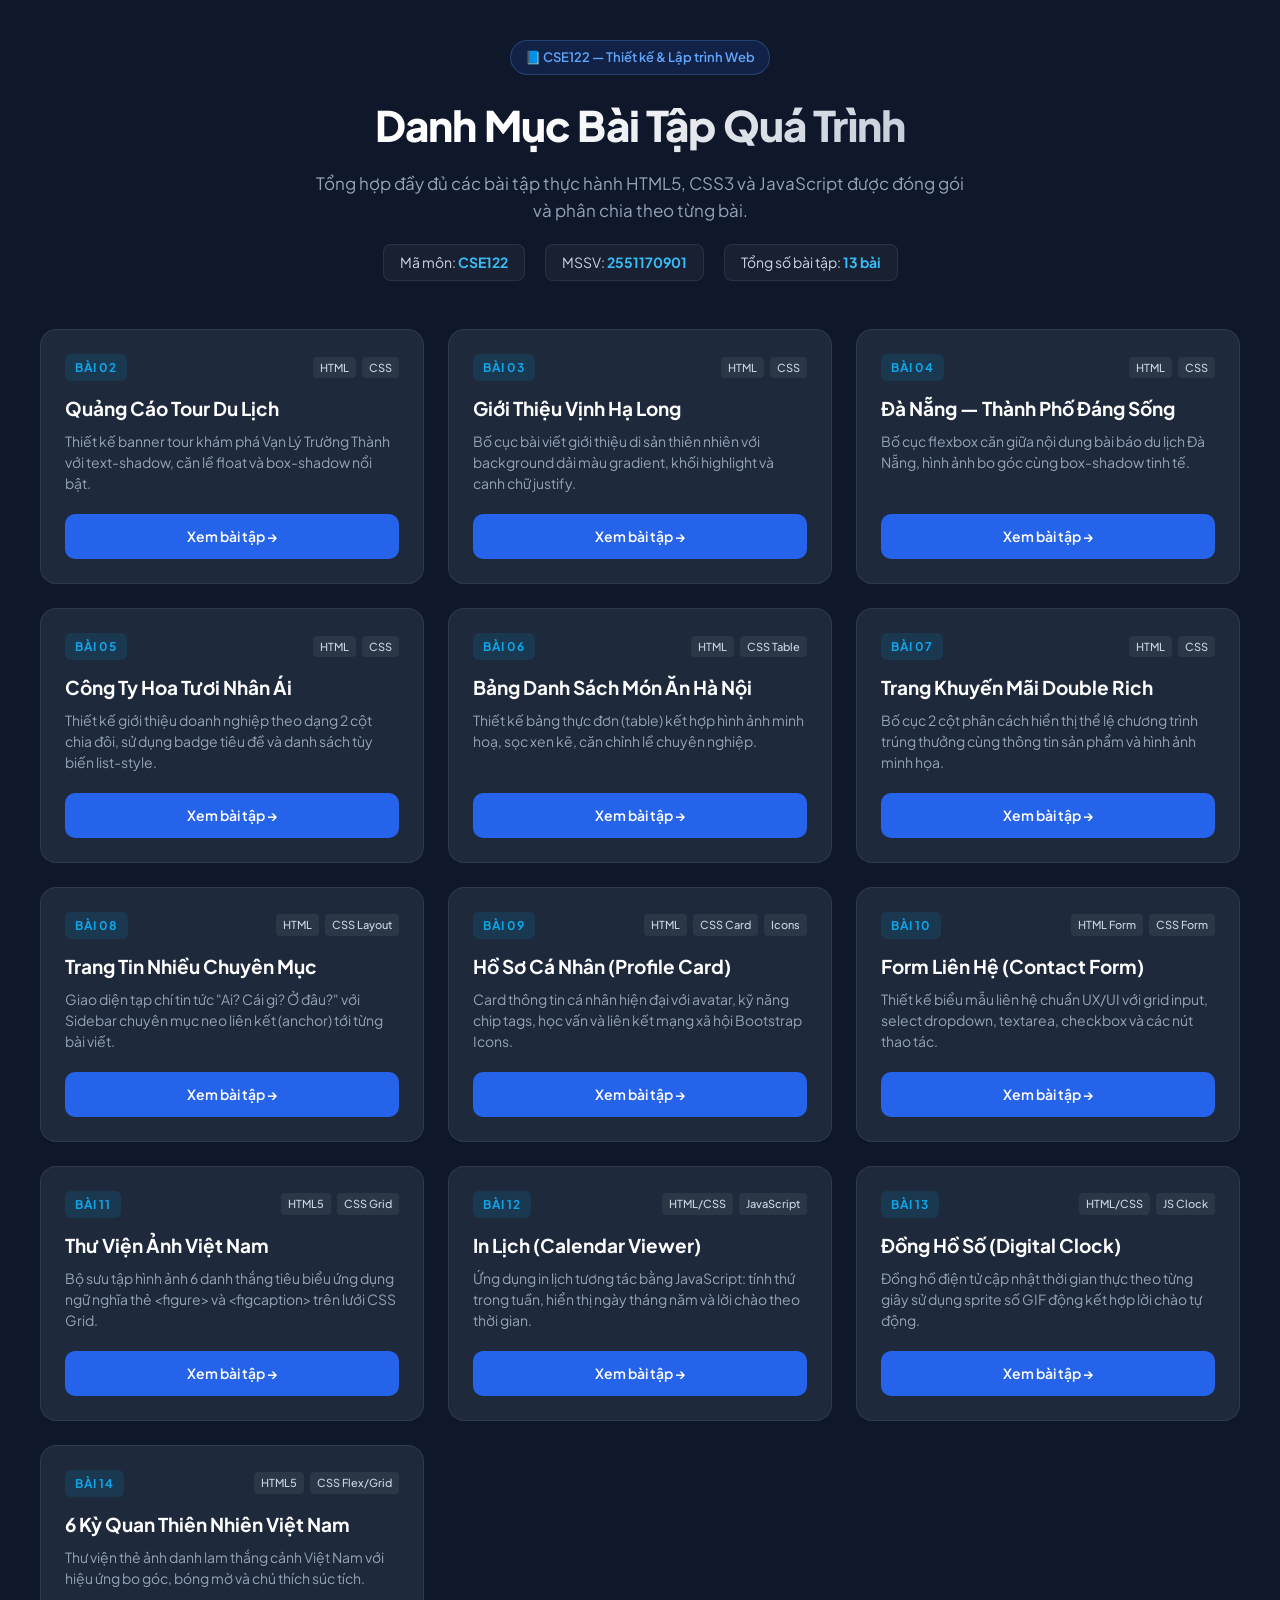
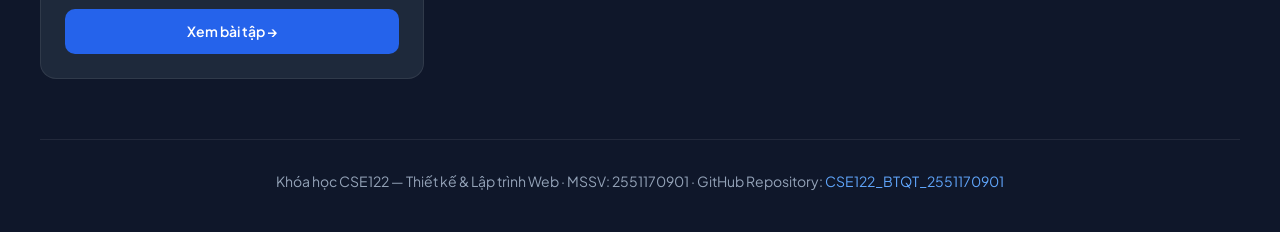
==== index.html @ 08ca6d17 "docs: thêm trang Portal danh mục và cập nhật tài liệu README chi tiết" ====
<!DOCTYPE html>
<html lang="vi">
<head>
    <meta charset="UTF-8">
    <meta name="viewport" content="width=device-width, initial-scale=1.0">
    <title>CSE122 - Tổng hợp Bài tập Quá trình | MSSV: 2551170901</title>
    <link rel="preconnect" href="https://fonts.googleapis.com">
    <link rel="preconnect" href="https://fonts.gstatic.com" crossorigin>
    <link href="https://fonts.googleapis.com/css2?family=Plus+Jakarta+Sans:wght@400;500;600;700;800&display=swap" rel="stylesheet">
    <style>
        :root {
            --primary: #2563eb;
            --primary-dark: #1d4ed8;
            --secondary: #0ea5e9;
            --bg: #0f172a;
            --card-bg: #1e293b;
            --card-border: rgba(255, 255, 255, 0.08);
            --text-main: #f8fafc;
            --text-muted: #94a3b8;
            --badge-bg: rgba(37, 99, 235, 0.15);
            --badge-text: #60a5fa;
        }

        * {
            margin: 0;
            padding: 0;
            box-sizing: border-box;
        }

        body {
            font-family: 'Plus Jakarta Sans', -apple-system, BlinkMacSystemFont, sans-serif;
            background-color: var(--bg);
            color: var(--text-main);
            min-height: 100vh;
            display: flex;
            flex-direction: column;
            line-height: 1.6;
            padding: 40px 20px;
        }

        .container {
            max-width: 1200px;
            margin: 0 auto;
            width: 100%;
        }

        header {
            text-align: center;
            margin-bottom: 48px;
            position: relative;
        }

        .tag-pill {
            display: inline-flex;
            align-items: center;
            gap: 6px;
            background: var(--badge-bg);
            color: var(--badge-text);
            padding: 6px 14px;
            border-radius: 999px;
            font-size: 13px;
            font-weight: 600;
            margin-bottom: 16px;
            border: 1px solid rgba(96, 165, 250, 0.25);
        }

        h1 {
            font-size: clamp(28px, 4vw, 42px);
            font-weight: 800;
            letter-spacing: -0.02em;
            margin-bottom: 12px;
            background: linear-gradient(135deg, #ffffff 40%, #94a3b8 100%);
            -webkit-background-clip: text;
            -webkit-text-fill-color: transparent;
        }

        .subtitle {
            font-size: 17px;
            color: var(--text-muted);
            max-width: 650px;
            margin: 0 auto;
        }

        .info-bar {
            display: flex;
            justify-content: center;
            flex-wrap: wrap;
            gap: 20px;
            margin-top: 20px;
            font-size: 14px;
            color: #cbd5e1;
        }

        .info-item {
            background: rgba(255, 255, 255, 0.04);
            padding: 6px 16px;
            border-radius: 8px;
            border: 1px solid var(--card-border);
        }

        .info-item strong {
            color: #38bdf8;
        }

        .grid {
            display: grid;
            grid-template-columns: repeat(auto-fill, minmax(340px, 1fr));
            gap: 24px;
            margin-bottom: 60px;
        }

        .card {
            background: var(--card-bg);
            border: 1px solid var(--card-border);
            border-radius: 16px;
            padding: 24px;
            display: flex;
            flex-direction: column;
            justify-content: space-between;
            transition: all 0.25s ease;
            position: relative;
            overflow: hidden;
        }

        .card::before {
            content: '';
            position: absolute;
            top: 0;
            left: 0;
            right: 0;
            height: 3px;
            background: linear-gradient(90deg, var(--primary), var(--secondary));
            opacity: 0;
            transition: opacity 0.25s ease;
        }

        .card:hover {
            transform: translateY(-4px);
            border-color: rgba(96, 165, 250, 0.4);
            box-shadow: 0 12px 30px -10px rgba(0, 0, 0, 0.5);
        }

        .card:hover::before {
            opacity: 1;
        }

        .card-top {
            margin-bottom: 20px;
        }

        .card-header {
            display: flex;
            align-items: center;
            justify-content: space-between;
            margin-bottom: 12px;
        }

        .exercise-id {
            font-size: 12px;
            font-weight: 700;
            text-transform: uppercase;
            letter-spacing: 0.05em;
            color: var(--secondary);
            background: rgba(14, 165, 233, 0.12);
            padding: 4px 10px;
            border-radius: 6px;
        }

        .tech-tags {
            display: flex;
            gap: 6px;
        }

        .tech-tag {
            font-size: 11px;
            padding: 2px 7px;
            border-radius: 4px;
            background: rgba(255, 255, 255, 0.06);
            color: #cbd5e1;
            font-weight: 500;
        }

        .card-title {
            font-size: 19px;
            font-weight: 700;
            color: #ffffff;
            margin-bottom: 8px;
        }

        .card-desc {
            font-size: 14px;
            color: var(--text-muted);
            line-height: 1.5;
        }

        .card-action {
            display: inline-flex;
            align-items: center;
            justify-content: center;
            gap: 8px;
            width: 100%;
            padding: 11px 16px;
            background: var(--primary);
            color: #ffffff;
            text-decoration: none;
            border-radius: 10px;
            font-size: 14px;
            font-weight: 600;
            transition: background 0.2s ease;
        }

        .card-action:hover {
            background: var(--primary-dark);
        }

        footer {
            text-align: center;
            padding-top: 30px;
            border-top: 1px solid var(--card-border);
            color: var(--text-muted);
            font-size: 14px;
            margin-top: auto;
        }

        footer a {
            color: #60a5fa;
            text-decoration: none;
        }
    </style>
</head>
<body>

    <div class="container">
        <header>
            <div class="tag-pill">📘 CSE122 — Thiết kế &amp; Lập trình Web</div>
            <h1>Danh Mục Bài Tập Quá Trình</h1>
            <p class="subtitle">Tổng hợp đầy đủ các bài tập thực hành HTML5, CSS3 và JavaScript được đóng gói và phân chia theo từng bài.</p>
            <div class="info-bar">
                <div class="info-item">Mã môn: <strong>CSE122</strong></div>
                <div class="info-item">MSSV: <strong>2551170901</strong></div>
                <div class="info-item">Tổng số bài tập: <strong>13 bài</strong></div>
            </div>
        </header>

        <div class="grid">
            <!-- Bai 02 -->
            <div class="card">
                <div class="card-top">
                    <div class="card-header">
                        <span class="exercise-id">Bài 02</span>
                        <div class="tech-tags">
                            <span class="tech-tag">HTML</span>
                            <span class="tech-tag">CSS</span>
                        </div>
                    </div>
                    <h2 class="card-title">Quảng Cáo Tour Du Lịch</h2>
                    <p class="card-desc">Thiết kế banner tour khám phá Vạn Lý Trường Thành với text-shadow, căn lề float và box-shadow nổi bật.</p>
                </div>
                <a href="./Bai02/index.html" class="card-action">Xem bài tập &rarr;</a>
            </div>

            <!-- Bai 03 -->
            <div class="card">
                <div class="card-top">
                    <div class="card-header">
                        <span class="exercise-id">Bài 03</span>
                        <div class="tech-tags">
                            <span class="tech-tag">HTML</span>
                            <span class="tech-tag">CSS</span>
                        </div>
                    </div>
                    <h2 class="card-title">Giới Thiệu Vịnh Hạ Long</h2>
                    <p class="card-desc">Bố cục bài viết giới thiệu di sản thiên nhiên với background dải màu gradient, khối highlight và canh chữ justify.</p>
                </div>
                <a href="./Bai03/index.html" class="card-action">Xem bài tập &rarr;</a>
            </div>

            <!-- Bai 04 -->
            <div class="card">
                <div class="card-top">
                    <div class="card-header">
                        <span class="exercise-id">Bài 04</span>
                        <div class="tech-tags">
                            <span class="tech-tag">HTML</span>
                            <span class="tech-tag">CSS</span>
                        </div>
                    </div>
                    <h2 class="card-title">Đà Nẵng — Thành Phố Đáng Sống</h2>
                    <p class="card-desc">Bố cục flexbox căn giữa nội dung bài báo du lịch Đà Nẵng, hình ảnh bo góc cùng box-shadow tinh tế.</p>
                </div>
                <a href="./Bai04/index.html" class="card-action">Xem bài tập &rarr;</a>
            </div>

            <!-- Bai 05 -->
            <div class="card">
                <div class="card-top">
                    <div class="card-header">
                        <span class="exercise-id">Bài 05</span>
                        <div class="tech-tags">
                            <span class="tech-tag">HTML</span>
                            <span class="tech-tag">CSS</span>
                        </div>
                    </div>
                    <h2 class="card-title">Công Ty Hoa Tươi Nhân Ái</h2>
                    <p class="card-desc">Thiết kế giới thiệu doanh nghiệp theo dạng 2 cột chia đôi, sử dụng badge tiêu đề và danh sách tùy biến list-style.</p>
                </div>
                <a href="./Bai05/index.html" class="card-action">Xem bài tập &rarr;</a>
            </div>

            <!-- Bai 06 -->
            <div class="card">
                <div class="card-top">
                    <div class="card-header">
                        <span class="exercise-id">Bài 06</span>
                        <div class="tech-tags">
                            <span class="tech-tag">HTML</span>
                            <span class="tech-tag">CSS Table</span>
                        </div>
                    </div>
                    <h2 class="card-title">Bảng Danh Sách Món Ăn Hà Nội</h2>
                    <p class="card-desc">Thiết kế bảng thực đơn (table) kết hợp hình ảnh minh hoạ, sọc xen kẽ, căn chỉnh lề chuyên nghiệp.</p>
                </div>
                <a href="./Bai06/index.html" class="card-action">Xem bài tập &rarr;</a>
            </div>

            <!-- Bai 07 -->
            <div class="card">
                <div class="card-top">
                    <div class="card-header">
                        <span class="exercise-id">Bài 07</span>
                        <div class="tech-tags">
                            <span class="tech-tag">HTML</span>
                            <span class="tech-tag">CSS</span>
                        </div>
                    </div>
                    <h2 class="card-title">Trang Khuyến Mãi Double Rich</h2>
                    <p class="card-desc">Bố cục 2 cột phân cách hiển thị thể lệ chương trình trúng thưởng cùng thông tin sản phẩm và hình ảnh minh họa.</p>
                </div>
                <a href="./Bai07/index.html" class="card-action">Xem bài tập &rarr;</a>
            </div>

            <!-- Bai 08 -->
            <div class="card">
                <div class="card-top">
                    <div class="card-header">
                        <span class="exercise-id">Bài 08</span>
                        <div class="tech-tags">
                            <span class="tech-tag">HTML</span>
                            <span class="tech-tag">CSS Layout</span>
                        </div>
                    </div>
                    <h2 class="card-title">Trang Tin Nhiều Chuyên Mục</h2>
                    <p class="card-desc">Giao diện tạp chí tin tức "Ai? Cái gì? Ở đâu?" với Sidebar chuyên mục neo liên kết (anchor) tới từng bài viết.</p>
                </div>
                <a href="./Bai08/index.html" class="card-action">Xem bài tập &rarr;</a>
            </div>

            <!-- Bai 09 -->
            <div class="card">
                <div class="card-top">
                    <div class="card-header">
                        <span class="exercise-id">Bài 09</span>
                        <div class="tech-tags">
                            <span class="tech-tag">HTML</span>
                            <span class="tech-tag">CSS Card</span>
                            <span class="tech-tag">Icons</span>
                        </div>
                    </div>
                    <h2 class="card-title">Hồ Sơ Cá Nhân (Profile Card)</h2>
                    <p class="card-desc">Card thông tin cá nhân hiện đại với avatar, kỹ năng chip tags, học vấn và liên kết mạng xã hội Bootstrap Icons.</p>
                </div>
                <a href="./Bai09/index.html" class="card-action">Xem bài tập &rarr;</a>
            </div>

            <!-- Bai 10 -->
            <div class="card">
                <div class="card-top">
                    <div class="card-header">
                        <span class="exercise-id">Bài 10</span>
                        <div class="tech-tags">
                            <span class="tech-tag">HTML Form</span>
                            <span class="tech-tag">CSS Form</span>
                        </div>
                    </div>
                    <h2 class="card-title">Form Liên Hệ (Contact Form)</h2>
                    <p class="card-desc">Thiết kế biểu mẫu liên hệ chuẩn UX/UI với grid input, select dropdown, textarea, checkbox và các nút thao tác.</p>
                </div>
                <a href="./Bai10/index.html" class="card-action">Xem bài tập &rarr;</a>
            </div>

            <!-- Bai 11 -->
            <div class="card">
                <div class="card-top">
                    <div class="card-header">
                        <span class="exercise-id">Bài 11</span>
                        <div class="tech-tags">
                            <span class="tech-tag">HTML5</span>
                            <span class="tech-tag">CSS Grid</span>
                        </div>
                    </div>
                    <h2 class="card-title">Thư Viện Ảnh Việt Nam</h2>
                    <p class="card-desc">Bộ sưu tập hình ảnh 6 danh thắng tiêu biểu ứng dụng ngữ nghĩa thẻ &lt;figure&gt; và &lt;figcaption&gt; trên lưới CSS Grid.</p>
                </div>
                <a href="./Bai11/index.html" class="card-action">Xem bài tập &rarr;</a>
            </div>

            <!-- Bai 12 -->
            <div class="card">
                <div class="card-top">
                    <div class="card-header">
                        <span class="exercise-id">Bài 12</span>
                        <div class="tech-tags">
                            <span class="tech-tag">HTML/CSS</span>
                            <span class="tech-tag">JavaScript</span>
                        </div>
                    </div>
                    <h2 class="card-title">In Lịch (Calendar Viewer)</h2>
                    <p class="card-desc">Ứng dụng in lịch tương tác bằng JavaScript: tính thứ trong tuần, hiển thị ngày tháng năm và lời chào theo thời gian.</p>
                </div>
                <a href="./Bai12/index.html" class="card-action">Xem bài tập &rarr;</a>
            </div>

            <!-- Bai 13 -->
            <div class="card">
                <div class="card-top">
                    <div class="card-header">
                        <span class="exercise-id">Bài 13</span>
                        <div class="tech-tags">
                            <span class="tech-tag">HTML/CSS</span>
                            <span class="tech-tag">JS Clock</span>
                        </div>
                    </div>
                    <h2 class="card-title">Đồng Hồ Số (Digital Clock)</h2>
                    <p class="card-desc">Đồng hồ điện tử cập nhật thời gian thực theo từng giây sử dụng sprite số GIF động kết hợp lời chào tự động.</p>
                </div>
                <a href="./Bai13/index.html" class="card-action">Xem bài tập &rarr;</a>
            </div>

            <!-- Bai 14 -->
            <div class="card">
                <div class="card-top">
                    <div class="card-header">
                        <span class="exercise-id">Bài 14</span>
                        <div class="tech-tags">
                            <span class="tech-tag">HTML5</span>
                            <span class="tech-tag">CSS Flex/Grid</span>
                        </div>
                    </div>
                    <h2 class="card-title">6 Kỳ Quan Thiên Nhiên Việt Nam</h2>
                    <p class="card-desc">Thư viện thẻ ảnh danh lam thắng cảnh Việt Nam với hiệu ứng bo góc, bóng mờ và chú thích súc tích.</p>
                </div>
                <a href="./Bai14/index.html" class="card-action">Xem bài tập &rarr;</a>
            </div>
        </div>

        <footer>
            <p>Khóa học CSE122 — Thiết kế &amp; Lập trình Web · MSSV: 2551170901 · GitHub Repository: <a href="https://github.com/AKAJG2509/CSE122_BTQT_2551170901">CSE122_BTQT_2551170901</a></p>
        </footer>
    </div>

</body>
</html>
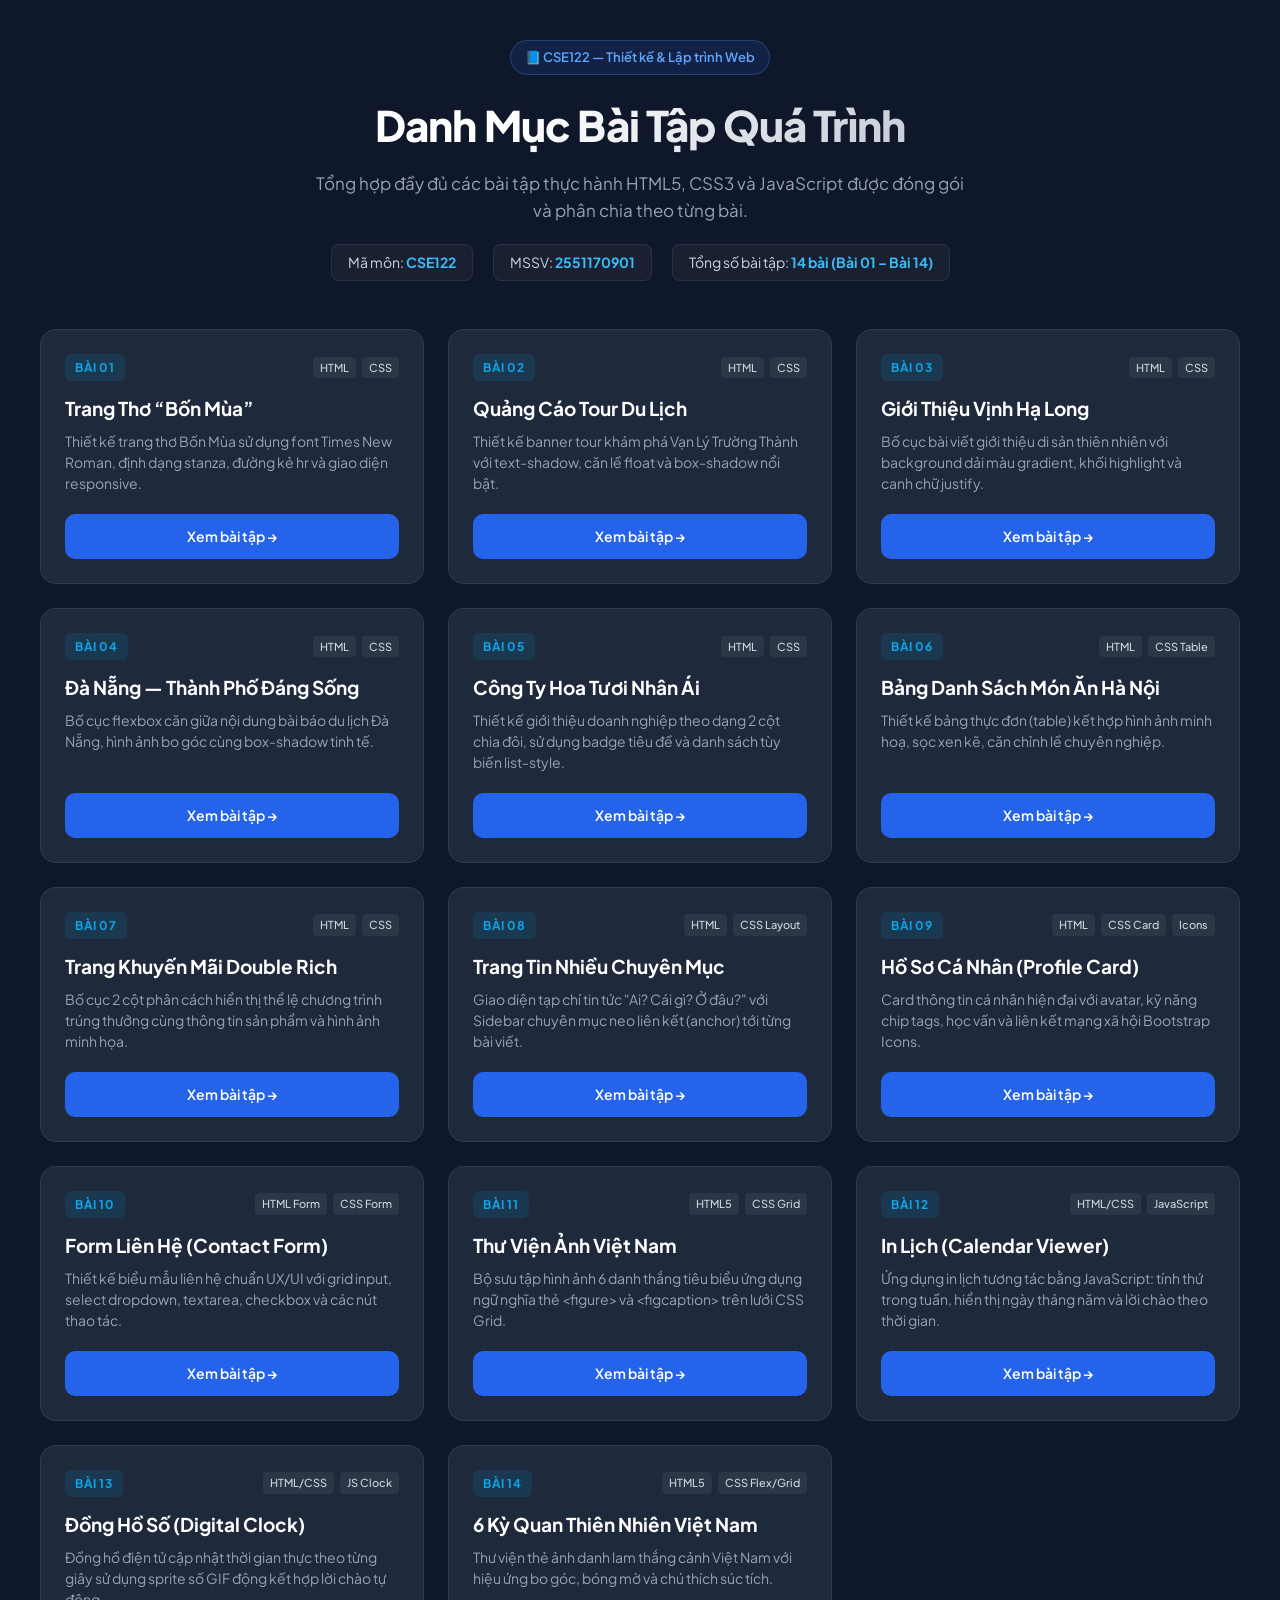
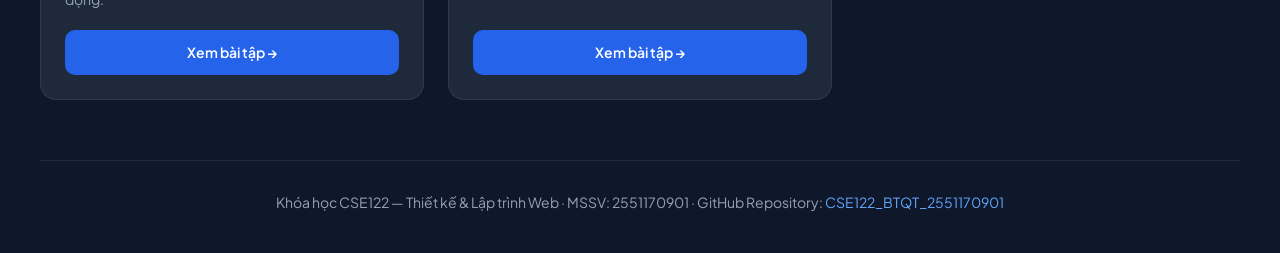
==== commit 198c4ccd: "docs: cập nhật Portal và README bổ sung Bài 01 đầy đủ 14 bài" ====
--- a/index.html
+++ b/index.html
@@ -238,11 +238,27 @@
             <div class="info-bar">
                 <div class="info-item">Mã môn: <strong>CSE122</strong></div>
                 <div class="info-item">MSSV: <strong>2551170901</strong></div>
-                <div class="info-item">Tổng số bài tập: <strong>13 bài</strong></div>
+                <div class="info-item">Tổng số bài tập: <strong>14 bài (Bài 01 – Bài 14)</strong></div>
             </div>
         </header>
 
         <div class="grid">
+            <!-- Bai 01 -->
+            <div class="card">
+                <div class="card-top">
+                    <div class="card-header">
+                        <span class="exercise-id">Bài 01</span>
+                        <div class="tech-tags">
+                            <span class="tech-tag">HTML</span>
+                            <span class="tech-tag">CSS</span>
+                        </div>
+                    </div>
+                    <h2 class="card-title">Trang Thơ “Bốn Mùa”</h2>
+                    <p class="card-desc">Thiết kế trang thơ Bốn Mùa sử dụng font Times New Roman, định dạng stanza, đường kẻ hr và giao diện responsive.</p>
+                </div>
+                <a href="./Bai01/index.html" class="card-action">Xem bài tập &rarr;</a>
+            </div>
+
             <!-- Bai 02 -->
             <div class="card">
                 <div class="card-top">
